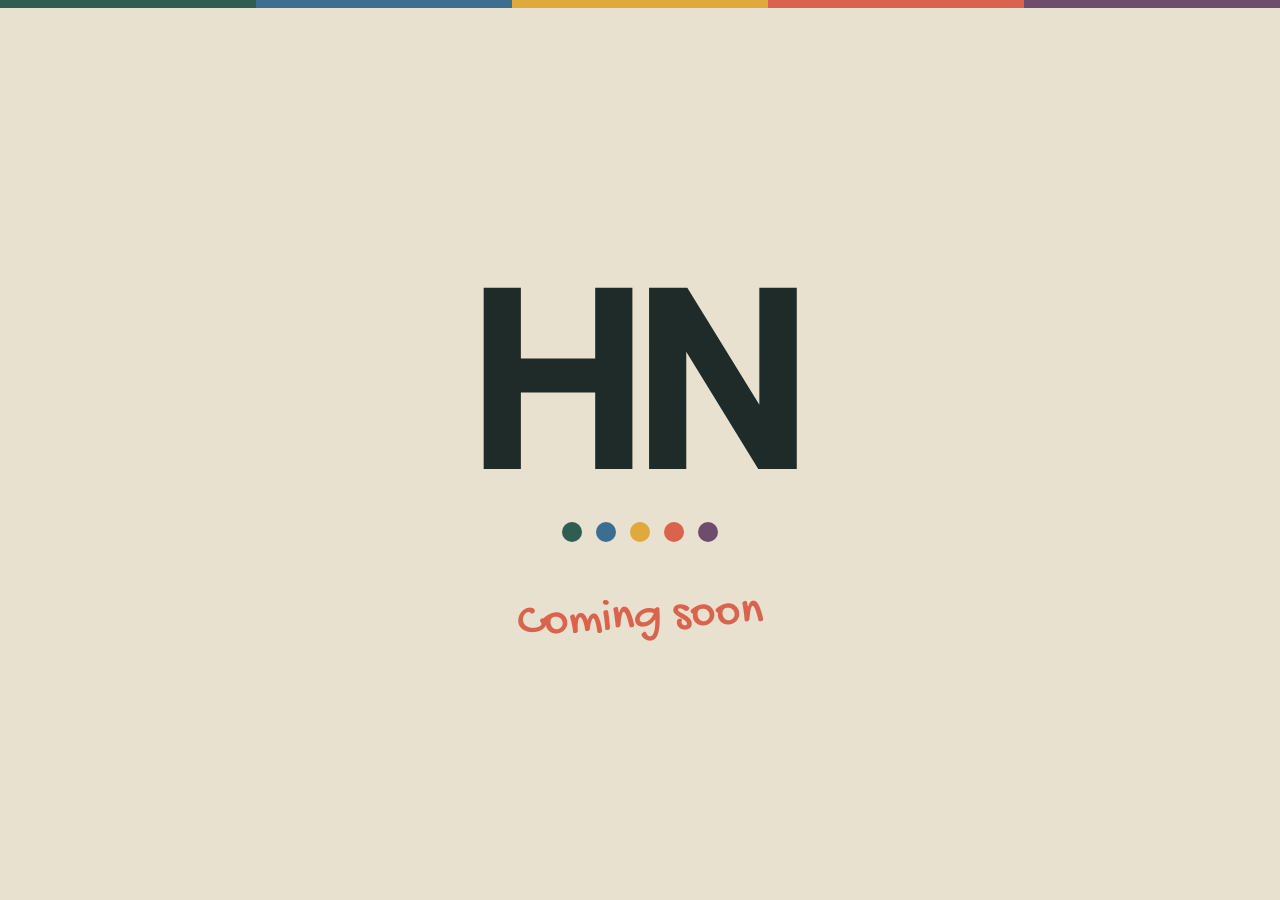
==== index.html @ c7b950f6 "Coming soon-sida Co-Authored-By: Claude Opus 5.5 <noreply@anthropic.com> Claude-Session: https://cla" ====
<!doctype html><html lang=en><meta charset=utf-8><meta name=viewport content="width=device-width,initial-scale=1">
<meta name=description content="Håkan Nilsson">
<title>Håkan Nilsson</title><style>
@font-face{font-family:Sans;font-weight:800;src:url([data-uri]) format('woff2')}
@font-face{font-family:Hand;src:url([data-uri]) format('woff2')}
:root{--bg:#E9E1D0;--ink:#1E2B28;--coral:#D9634C}
html,body{height:100%}
body{margin:0;background:var(--bg);color:var(--ink);display:flex;flex-direction:column}
.band{display:flex;height:8px}.band i{flex:1}
main{flex:1;display:flex;flex-direction:column;align-items:center;justify-content:center;padding:24px}
h1{font-family:Sans,system-ui,sans-serif;font-weight:800;font-size:clamp(120px,30vw,260px);letter-spacing:-.06em;line-height:.9;margin:0 0 0 -.06em}
.dots{display:flex;gap:clamp(8px,1.6vw,14px);margin-top:clamp(14px,3vw,26px)}
.dots i{width:clamp(12px,2.4vw,20px);height:clamp(12px,2.4vw,20px);border-radius:50%}
p{font-family:Hand,cursive;color:var(--coral);font-size:clamp(30px,6vw,48px);transform:rotate(-3deg);margin:clamp(28px,6vw,48px) 0 0}
</style><body>
<div class=band><i style="background:#2F5D50"></i><i style="background:#3C6E91"></i><i style="background:#E0A93B"></i><i style="background:#D9634C"></i><i style="background:#6E4C6B"></i></div>
<main><h1 aria-label="Håkan Nilsson">HN</h1>
<div class=dots aria-hidden=true><i style="background:#2F5D50"></i><i style="background:#3C6E91"></i><i style="background:#E0A93B"></i><i style="background:#D9634C"></i><i style="background:#6E4C6B"></i></div>
<p>Coming soon</p></main>
</body></html>
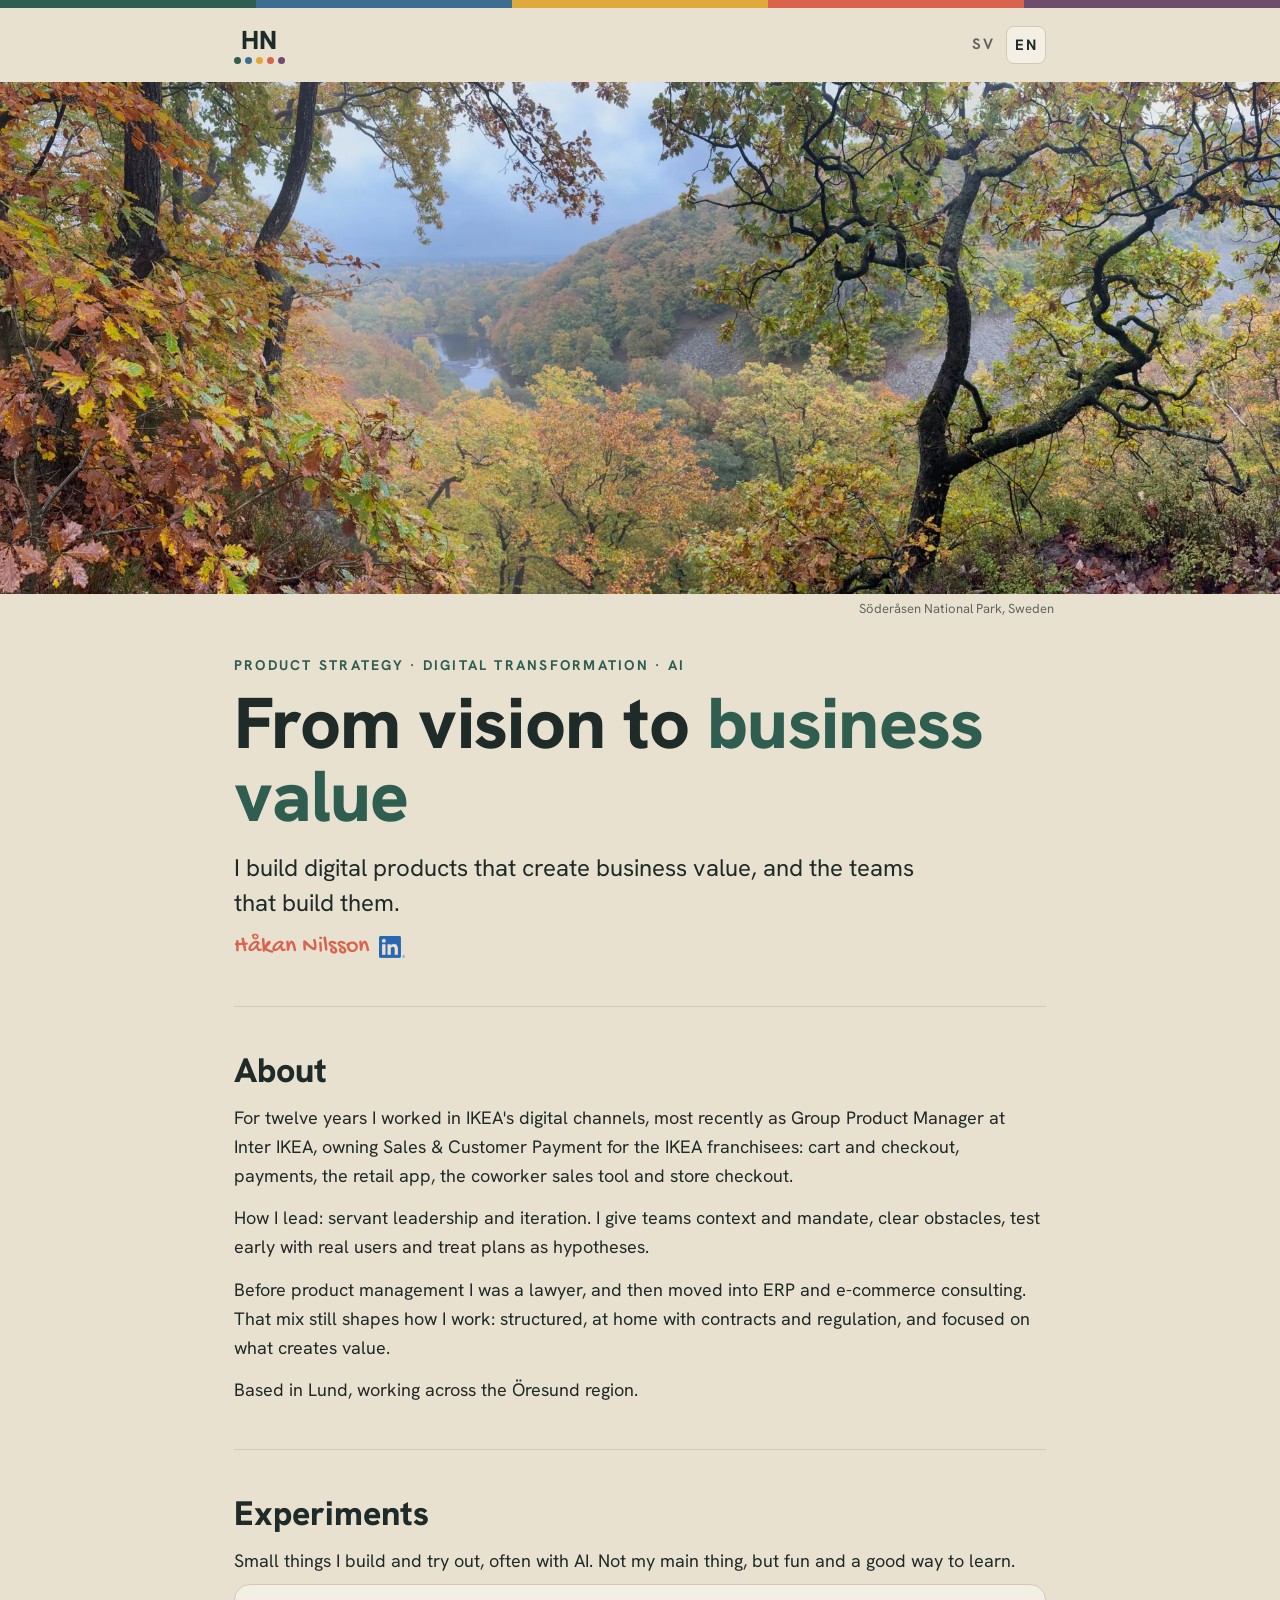
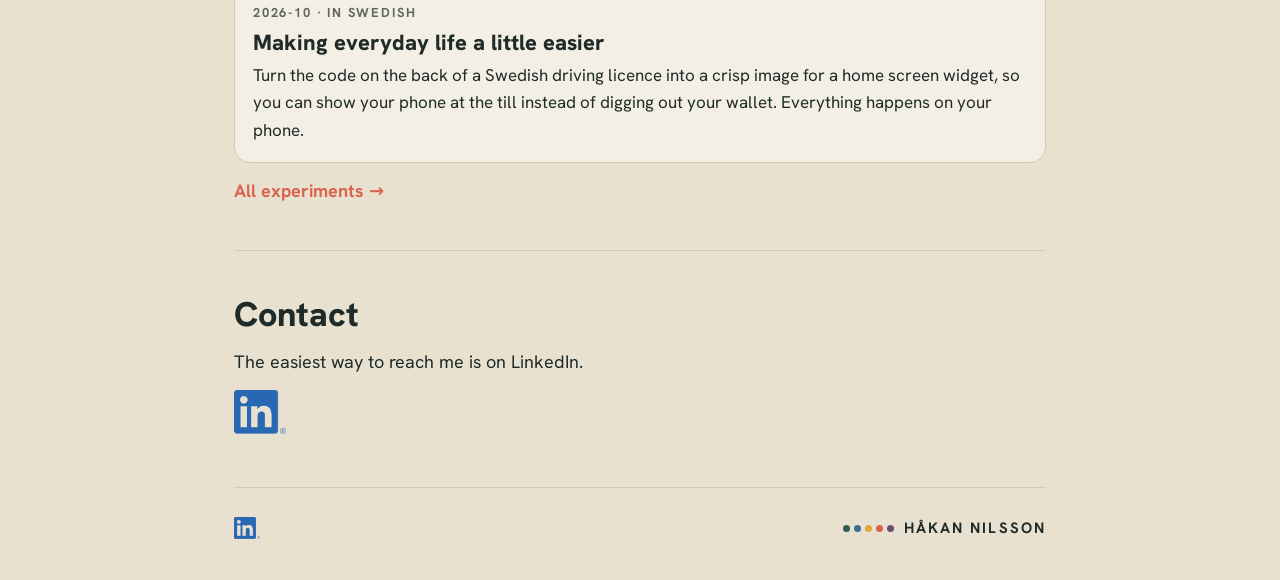
==== commit cf19bfc4: "Webbplats v1 (ej publicerad): startsida sv/en, experiment med innehållssida och verktyg - / skickar " ====
--- a/index.html
+++ b/index.html
@@ -1,20 +1,32 @@
-<!doctype html><html lang=en><meta charset=utf-8><meta name=viewport content="width=device-width,initial-scale=1">
-<meta name=description content="Håkan Nilsson">
-<title>Håkan Nilsson</title><style>
-@font-face{font-family:Sans;font-weight:800;src:url([data-uri]) format('woff2')}
-@font-face{font-family:Hand;src:url([data-uri]) format('woff2')}
-:root{--bg:#E9E1D0;--ink:#1E2B28;--coral:#D9634C}
-html,body{height:100%}
-body{margin:0;background:var(--bg);color:var(--ink);display:flex;flex-direction:column}
-.band{display:flex;height:8px}.band i{flex:1}
-main{flex:1;display:flex;flex-direction:column;align-items:center;justify-content:center;padding:24px}
-h1{font-family:Sans,system-ui,sans-serif;font-weight:800;font-size:clamp(120px,30vw,260px);letter-spacing:-.06em;line-height:.9;margin:0 0 0 -.06em}
-.dots{display:flex;gap:clamp(8px,1.6vw,14px);margin-top:clamp(14px,3vw,26px)}
-.dots i{width:clamp(12px,2.4vw,20px);height:clamp(12px,2.4vw,20px);border-radius:50%}
-p{font-family:Hand,cursive;color:var(--coral);font-size:clamp(30px,6vw,48px);transform:rotate(-3deg);margin:clamp(28px,6vw,48px) 0 0}
-</style><body>
-<div class=band><i style="background:#2F5D50"></i><i style="background:#3C6E91"></i><i style="background:#E0A93B"></i><i style="background:#D9634C"></i><i style="background:#6E4C6B"></i></div>
-<main><h1 aria-label="Håkan Nilsson">HN</h1>
-<div class=dots aria-hidden=true><i style="background:#2F5D50"></i><i style="background:#3C6E91"></i><i style="background:#E0A93B"></i><i style="background:#D9634C"></i><i style="background:#6E4C6B"></i></div>
-<p>Coming soon</p></main>
-</body></html>+<!doctype html>
+<html lang="sv">
+<head>
+<meta charset="utf-8">
+<meta name="viewport" content="width=device-width, initial-scale=1">
+<title>Håkan Nilsson</title>
+<meta name="description" content="Håkan Nilsson · Från vision till affärsvärde · From vision to business value">
+<link rel="alternate" hreflang="sv" href="https://hakannilsson.com/sv/">
+<link rel="alternate" hreflang="en" href="https://hakannilsson.com/en/">
+<link rel="alternate" hreflang="x-default" href="https://hakannilsson.com/">
+<link rel="icon" href="/favicon.ico" sizes="48x48">
+<link rel="icon" href="/favicon.svg" type="image/svg+xml">
+<link rel="apple-touch-icon" href="/apple-touch-icon.png">
+<meta name="theme-color" content="#E9E1D0">
+<link rel="stylesheet" href="/assets/site.css">
+<script>
+(function(){
+  var l=(navigator.languages&&navigator.languages.length?navigator.languages:[navigator.language||""]);
+  var sv=false; for(var i=0;i<l.length;i++){ var x=(l[i]||"").toLowerCase(); if(x.indexOf("sv")===0||x.indexOf("nb")===0||x.indexOf("no")===0||x.indexOf("da")===0){sv=true;break;} if(x.indexOf("en")===0)break; }
+  location.replace(sv?"/sv/":"/en/");
+})();
+</script>
+<script defer src="https://cloud.umami.is/script.js" data-website-id="d91f61fa-3d75-4a39-abb6-3322f1e78047"></script>
+</head>
+<body>
+<div class="band"><i style="background:#2F5D50"></i><i style="background:#3C6E91"></i><i style="background:#E0A93B"></i><i style="background:#D9634C"></i><i style="background:#6E4C6B"></i></div>
+<div class="wrap" style="padding-top:60px">
+<a class="mono" href="/sv/">HN<span class="dots"><i style="background:#2F5D50"></i><i style="background:#3C6E91"></i><i style="background:#E0A93B"></i><i style="background:#D9634C"></i><i style="background:#6E4C6B"></i></span></a>
+<p style="margin-top:24px"><a href="/sv/" hreflang="sv" lang="sv">Svenska</a> · <a href="/en/" hreflang="en" lang="en">English</a></p>
+</div>
+</body>
+</html>
--- a/assets/site.css
+++ b/assets/site.css
@@ -0,0 +1,68 @@
+@font-face{font-family:Sans;font-weight:400;font-display:swap;src:url(/assets/fonts/hanken-grotesk-latin-400-normal.woff2) format("woff2")}
+@font-face{font-family:Sans;font-weight:700;font-display:swap;src:url(/assets/fonts/hanken-grotesk-latin-700-normal.woff2) format("woff2")}
+@font-face{font-family:Sans;font-weight:800;font-display:swap;src:url(/assets/fonts/hanken-grotesk-latin-800-normal.woff2) format("woff2")}
+@font-face{font-family:Hand;font-display:swap;src:url(/assets/fonts/gochi-hand-latin-400-normal.woff2) format("woff2")}
+:root{--bg:#E9E1D0;--card:#F4EFE4;--ink:#1E2B28;--mute:#5F665F;--line:#D3C9B4;--green:#2F5D50;--blue:#3C6E91;--ochre:#B7861E;--coral:#D9634C;--plum:#6E4C6B}
+@media (prefers-color-scheme:dark){:root:not([data-theme="light"]){--bg:#1A2321;--card:#22302C;--ink:#EDE7DA;--mute:#A9B0A9;--line:#3A4945;--green:#6FA894;--blue:#7FB0D4;--ochre:#E0A93B;--coral:#E57A64;--plum:#B48DB0}}
+:root[data-theme="dark"]{--bg:#1A2321;--card:#22302C;--ink:#EDE7DA;--mute:#A9B0A9;--line:#3A4945;--green:#6FA894;--blue:#7FB0D4;--ochre:#E0A93B;--coral:#E57A64;--plum:#B48DB0}
+*{box-sizing:border-box;margin:0;padding:0}
+body{background:var(--bg);color:var(--ink);font-family:Sans,system-ui,sans-serif;font-size:18px;line-height:1.6;-webkit-text-size-adjust:100%}
+a{color:inherit}
+.band{display:flex;height:8px}.band i{flex:1}
+.wrap{max-width:860px;margin:0 auto;padding:0 16px}
+@media (min-width:700px){.wrap{padding:0 24px}}
+header.top{display:flex;justify-content:space-between;align-items:center;padding:18px 0}
+.mono{display:inline-flex;flex-direction:column;align-items:center;gap:4px;text-decoration:none;font-weight:800;font-size:26px;letter-spacing:.02em;line-height:1}
+.dots{display:flex;gap:4px}.dots i{width:7px;height:7px;border-radius:50%}
+nav.lang{display:flex;gap:4px;font-weight:700;font-size:15px;letter-spacing:.1em}
+nav.lang a,nav.lang span{padding:6px 8px;border-radius:8px;text-decoration:none}
+nav.lang span{background:var(--card);border:1px solid var(--line)}
+nav.lang a{color:var(--mute)}
+.label{font-weight:700;font-size:14px;letter-spacing:.16em;text-transform:uppercase;color:var(--green)}
+h1{font-weight:800;font-size:clamp(40px,10vw,72px);line-height:1.02;letter-spacing:-.01em;margin:10px 0 18px}
+h1 em{font-style:normal;color:var(--green)}
+h2{font-weight:800;font-size:clamp(26px,6vw,34px);line-height:1.15;margin:0 0 14px}
+.lead{font-size:clamp(20px,4.6vw,24px);line-height:1.45;max-width:30em}
+.hand{font-family:Hand,cursive;color:var(--coral);font-size:24px;line-height:1.2}
+section{padding:44px 0;border-top:1px solid var(--line)}
+section.hero{border-top:0;padding-top:28px}
+p+p{margin-top:14px}
+.topics{display:grid;grid-template-columns:1fr;gap:12px;margin-top:8px}
+@media (min-width:640px){.topics{grid-template-columns:1fr 1fr}}
+.topic{background:var(--card);border:1px solid var(--line);border-radius:14px;padding:14px 16px;border-left:6px solid var(--c)}
+.topic b{display:block;font-size:13px;letter-spacing:.14em;text-transform:uppercase;color:var(--c)}
+.topic span{display:block;font-weight:800;font-size:19px;margin-top:2px}
+.topic small{display:block;color:var(--mute);font-size:15px;margin-top:2px}
+.cards{display:grid;gap:14px;margin-top:8px}
+.card{display:block;background:var(--card);border:1px solid var(--line);border-radius:16px;padding:18px;text-decoration:none}
+.card:hover{border-color:var(--mute)}
+.card .meta{font-size:13px;letter-spacing:.14em;text-transform:uppercase;color:var(--mute);font-weight:700}
+.card h3{font-weight:800;font-size:22px;line-height:1.2;margin:6px 0 6px}
+.card p{color:var(--ink);font-size:17px}
+.card .go{display:inline-block;margin-top:10px;font-weight:700;color:var(--coral)}
+.btn{display:inline-flex;align-items:center;min-height:48px;padding:0 20px;border-radius:14px;background:var(--green);color:#fff;font-weight:700;text-decoration:none;margin-top:14px}
+:root[data-theme="dark"] .btn{color:#10201B}
+@media (prefers-color-scheme:dark){:root:not([data-theme="light"]) .btn{color:#10201B}}
+.more{display:inline-block;margin-top:14px;font-weight:700;color:var(--coral);text-decoration:none}
+footer.bottom{display:flex;justify-content:space-between;align-items:center;flex-wrap:wrap;gap:10px;padding:28px 0 40px;border-top:1px solid var(--line);font-size:15px;color:var(--mute)}
+footer.bottom .me{display:flex;align-items:center;gap:10px;font-weight:700;letter-spacing:.14em;color:var(--ink)}
+.crumbs{font-size:15px;color:var(--mute)}.crumbs a{color:var(--mute)}
+.article{max-width:680px}
+.expimg{margin-top:28px;max-width:680px}
+.expimg img{width:100%;height:auto;display:block;border-radius:14px}
+.expimg figcaption{font-size:14px;color:var(--mute);margin-top:8px}
+.article h3{font-weight:800;font-size:22px;line-height:1.25;margin:30px 0 8px}
+.article h3:first-child{margin-top:0}
+.article p{margin-top:10px}
+.byline{display:flex;align-items:center;gap:10px}
+.li-by img{height:22px;width:auto;display:block}
+@media (prefers-color-scheme:dark){:root:not([data-theme="light"]) .li-by img{background:#fff;padding:3px;border-radius:5px}}
+:root[data-theme="dark"] .li-by img{background:#fff;padding:3px;border-radius:5px}
+.li{display:inline-flex;align-items:center;gap:14px;margin-top:14px;text-decoration:none}
+.li img{height:44px;width:auto;display:block}
+.li-foot img{height:22px;width:auto;display:block}
+@media (prefers-color-scheme:dark){:root:not([data-theme="light"]) .li img,:root:not([data-theme="light"]) .li-foot img{background:#fff;padding:4px;border-radius:6px}}
+:root[data-theme="dark"] .li img,:root[data-theme="dark"] .li-foot img{background:#fff;padding:4px;border-radius:6px}
+.intro{width:100vw;margin-left:calc(50% - 50vw);margin-bottom:8px;line-height:0}
+.intro figcaption{line-height:1.4;font-size:13px;color:var(--mute);text-align:right;padding:6px 16px 0;max-width:860px;margin:0 auto}
+.intro img{width:100%;height:clamp(240px,40vw,620px);object-fit:cover;object-position:50% 45%;display:block}
